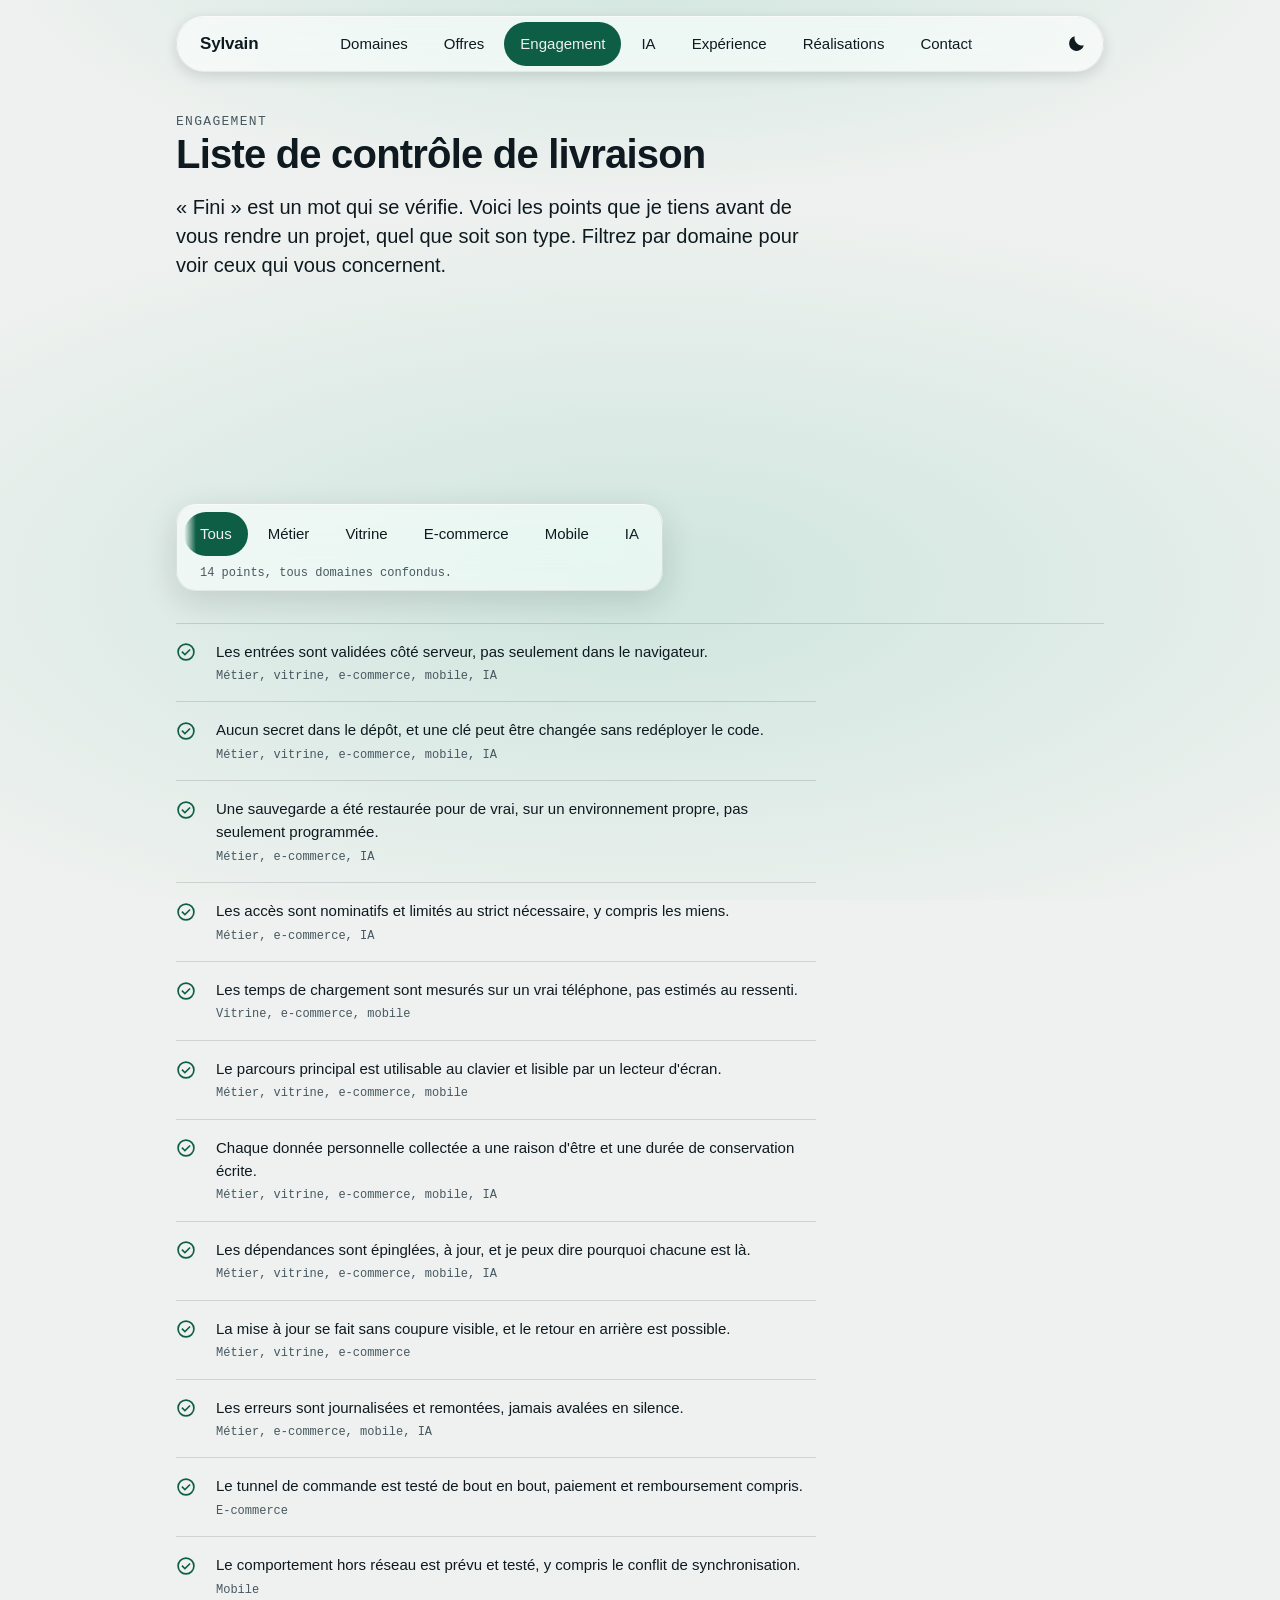
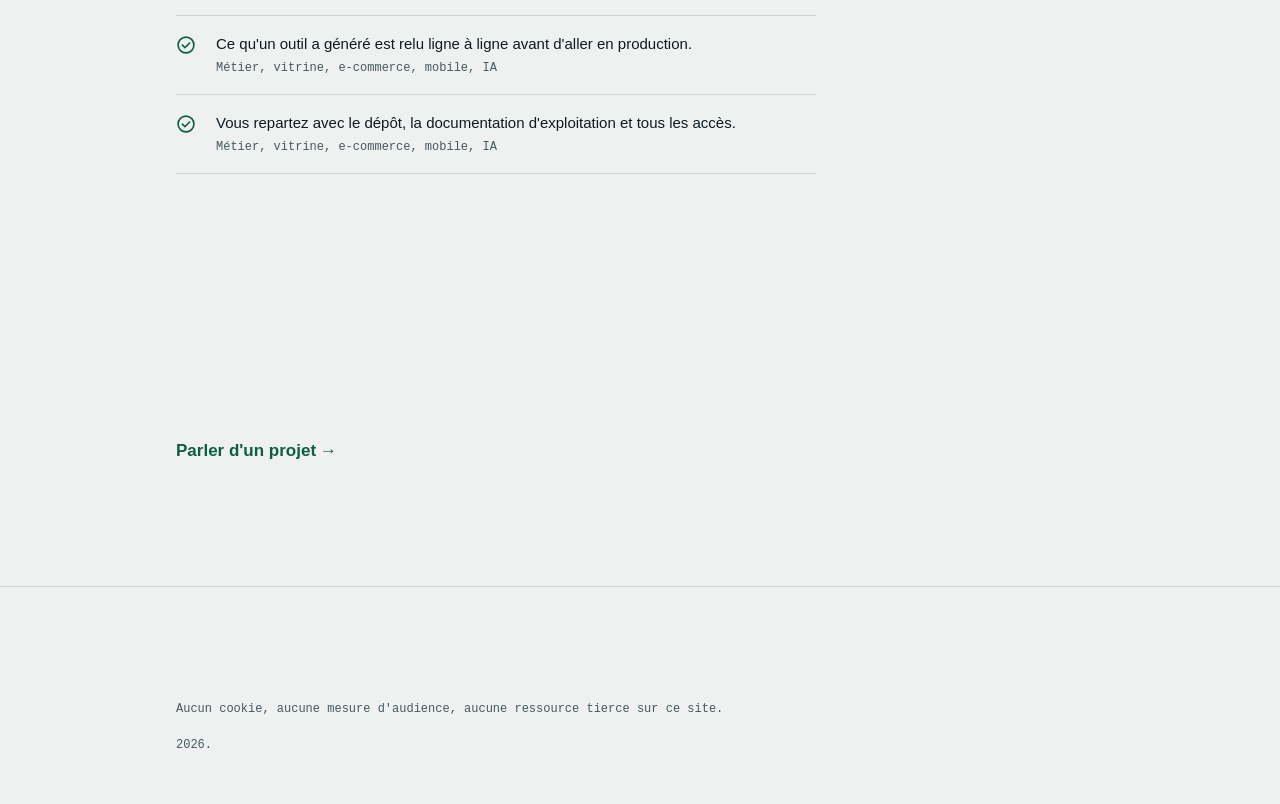
==== engagement.html @ fa23b718 "feat: add initial website structure with index and realizations pages, including service worker for " ====
<!DOCTYPE html>
<html lang="fr">
<head>
<meta charset="utf-8">
<meta name="viewport" content="width=device-width, initial-scale=1, viewport-fit=cover">
<title>Engagement, Sylvain, développement web sur mesure</title>
<meta name="description" content="Liste de contrôle de livraison : les 14 points que je tiens avant de vous rendre un projet, tous domaines confondus.">
<meta name="theme-color" content="#EEF1EF" id="couleur-theme">
<meta property="og:type" content="website">
<meta property="og:title" content="Engagement, Sylvain, développement web sur mesure">
<meta property="og:description" content="Les 14 points de la liste de contrôle de livraison, filtrables par domaine.">
<link rel="icon" href="data:image/svg+xml,%3Csvg xmlns='http://www.w3.org/2000/svg' viewBox='0 0 32 32'%3E%3Crect width='32' height='32' rx='8' fill='%230E5E45'/%3E%3Cpath d='M8 16.5 L13.5 22 L24 10' fill='none' stroke='%23EEF1EF' stroke-width='3' stroke-linecap='round' stroke-linejoin='round'/%3E%3C/svg%3E">
<link rel="stylesheet" href="css/styles.css?v=11">
<script>
/* Pose le thème choisi avant le premier rendu, sinon éclair de couleur au rechargement */
(function () {
  try {
    if (localStorage.getItem('portfolio-theme') === 'sombre') {
      document.documentElement.dataset.theme = 'sombre';
    }
  } catch (e) {}
})();
</script>
</head>
<body>

<a class="saut-contenu" href="#contenu">Aller au contenu</a>

<!-- Nav dupliquée depuis index.html : si tu la modifies ici, répercuter là-bas. -->
<div class="barre">
  <nav class="capsule verre" id="capsule" aria-label="Navigation principale">
    <a class="capsule__nom" href="index.html">Sylvain</a>
    <ul class="capsule__liens">
      <li><a href="index.html#domaines">Domaines</a></li>
      <li><a href="index.html#offres">Offres</a></li>
      <li><a href="engagement.html" aria-current="page">Engagement</a></li>
      <li><a href="index.html#ia">IA</a></li>
      <li><a href="index.html#experience">Expérience</a></li>
      <li><a href="realisations.html">Réalisations</a></li>
      <li><a href="index.html#contact">Contact</a></li>
    </ul>
    <button class="bascule" type="button" id="bascule-theme" aria-pressed="false">
      <span class="bascule__icone" aria-hidden="true"></span>
      <span class="sr-only" id="bascule-libelle">Passer en thème sombre</span>
    </button>
  </nav>
</div>

<header class="section" id="engagement-page" aria-labelledby="titre-engagement">
  <div class="enveloppe">
    <p class="surtitre">Engagement</p>
    <h1 class="titre-section" id="titre-engagement">Liste de contrôle de livraison</h1>
    <p class="these">
      « Fini » est un mot qui se vérifie. Voici les points que je tiens avant de vous rendre un
      projet, quel que soit son type. Filtrez par domaine pour voir ceux qui vous concernent.
    </p>
  </div>
</header>

<main id="contenu">

  <section class="section" aria-label="Points de contrôle">
    <div class="enveloppe">

      <div class="filtre" id="filtre">
        <div class="filtre__capsule verre">
          <div class="filtre__segments" role="group" aria-label="Filtrer par domaine">
            <button type="button" class="segment" data-domaine="tous" aria-pressed="true" aria-controls="controles">Tous</button>
            <button type="button" class="segment" data-domaine="metier" aria-pressed="false" aria-controls="controles">Métier</button>
            <button type="button" class="segment" data-domaine="vitrine" aria-pressed="false" aria-controls="controles">Vitrine</button>
            <button type="button" class="segment" data-domaine="ecommerce" aria-pressed="false" aria-controls="controles">E-commerce</button>
            <button type="button" class="segment" data-domaine="mobile" aria-pressed="false" aria-controls="controles">Mobile</button>
            <button type="button" class="segment" data-domaine="ia" aria-pressed="false" aria-controls="controles">IA</button>
          </div>
          <p class="filtre__decompte" id="decompte" role="status">14 points, tous domaines confondus.</p>
        </div>
      </div>

      <ul class="controles" id="controles">
        <li class="point" data-domaines="metier vitrine ecommerce mobile ia">
          <p class="point__texte">Les entrées sont validées côté serveur, pas seulement dans le navigateur.</p>
          <p class="point__domaines">Métier, vitrine, e-commerce, mobile, IA</p>
        </li>
        <li class="point" data-domaines="metier vitrine ecommerce mobile ia">
          <p class="point__texte">Aucun secret dans le dépôt, et une clé peut être changée sans redéployer le code.</p>
          <p class="point__domaines">Métier, vitrine, e-commerce, mobile, IA</p>
        </li>
        <li class="point" data-domaines="metier ecommerce ia">
          <p class="point__texte">Une sauvegarde a été restaurée pour de vrai, sur un environnement propre, pas seulement programmée.</p>
          <p class="point__domaines">Métier, e-commerce, IA</p>
        </li>
        <li class="point" data-domaines="metier ecommerce ia">
          <p class="point__texte">Les accès sont nominatifs et limités au strict nécessaire, y compris les miens.</p>
          <p class="point__domaines">Métier, e-commerce, IA</p>
        </li>
        <li class="point" data-domaines="vitrine ecommerce mobile">
          <p class="point__texte">Les temps de chargement sont mesurés sur un vrai téléphone, pas estimés au ressenti.</p>
          <p class="point__domaines">Vitrine, e-commerce, mobile</p>
        </li>
        <li class="point" data-domaines="metier vitrine ecommerce mobile">
          <p class="point__texte">Le parcours principal est utilisable au clavier et lisible par un lecteur d'écran.</p>
          <p class="point__domaines">Métier, vitrine, e-commerce, mobile</p>
        </li>
        <li class="point" data-domaines="metier vitrine ecommerce mobile ia">
          <p class="point__texte">Chaque donnée personnelle collectée a une raison d'être et une durée de conservation écrite.</p>
          <p class="point__domaines">Métier, vitrine, e-commerce, mobile, IA</p>
        </li>
        <li class="point" data-domaines="metier vitrine ecommerce mobile ia">
          <p class="point__texte">Les dépendances sont épinglées, à jour, et je peux dire pourquoi chacune est là.</p>
          <p class="point__domaines">Métier, vitrine, e-commerce, mobile, IA</p>
        </li>
        <li class="point" data-domaines="metier vitrine ecommerce">
          <p class="point__texte">La mise à jour se fait sans coupure visible, et le retour en arrière est possible.</p>
          <p class="point__domaines">Métier, vitrine, e-commerce</p>
        </li>
        <li class="point" data-domaines="metier ecommerce mobile ia">
          <p class="point__texte">Les erreurs sont journalisées et remontées, jamais avalées en silence.</p>
          <p class="point__domaines">Métier, e-commerce, mobile, IA</p>
        </li>
        <li class="point" data-domaines="ecommerce">
          <p class="point__texte">Le tunnel de commande est testé de bout en bout, paiement et remboursement compris.</p>
          <p class="point__domaines">E-commerce</p>
        </li>
        <li class="point" data-domaines="mobile">
          <p class="point__texte">Le comportement hors réseau est prévu et testé, y compris le conflit de synchronisation.</p>
          <p class="point__domaines">Mobile</p>
        </li>
        <li class="point" data-domaines="metier vitrine ecommerce mobile ia">
          <p class="point__texte">Ce qu'un outil a généré est relu ligne à ligne avant d'aller en production.</p>
          <p class="point__domaines">Métier, vitrine, e-commerce, mobile, IA</p>
        </li>
        <li class="point" data-domaines="metier vitrine ecommerce mobile ia">
          <p class="point__texte">Vous repartez avec le dépôt, la documentation d'exploitation et tous les accès.</p>
          <p class="point__domaines">Métier, vitrine, e-commerce, mobile, IA</p>
        </li>
      </ul>
    </div>
  </section>

  <section class="section" aria-label="Prise de contact">
    <div class="enveloppe">
      <p class="suite">
        <a class="lien-suite" href="index.html#contact">Parler d'un projet</a>
      </p>
    </div>
  </section>

</main>

<footer class="section pied">
  <div class="enveloppe">
    <p>Aucun cookie, aucune mesure d'audience, aucune ressource tierce sur ce site.</p>
    <p class="pied__annee" id="pied-annee"></p>
  </div>
</footer>

<button class="retour verre" type="button" id="retour" hidden>
  <span class="retour__fleche" aria-hidden="true"></span>
  <span class="sr-only">Revenir en haut de la page</span>
</button>

<script src="js/app.js?v=7"></script>
</body>
</html>
---- css/styles.css ----
/* ==========================================================================
   Portfolio, feuille de style unique
   1. Tokens et thèmes
   2. Base
   3. Alignement : colonne, mesure, grille
   4. Nappes de lumière
   5. Matériau : le verre
   6. Typographie
   7. Barre de navigation et bascule de thème
   8. Domaines
   9. Liste de contrôle (signature)
   10. Vigilances et encart
   11. Chaîne, fiches, contact, pied
   12. Accessibilité du matériau
   13. Impression
   ========================================================================== */

/* 1. Tokens et thèmes ------------------------------------------------------ */

:root {
  color-scheme: light;

  /* Couleur, thème clair, appliqué par défaut à tout le monde */
  --canevas: #eef1ef;
  --surface: #f7f9f7;
  --texte: #0e1a20;
  --texte-second: #47585f;
  --controle: #0e5e45;
  --vigilance: #7a4707;
  --filet: rgba(14, 26, 32, 0.14);
  --filet-fort: rgba(14, 26, 32, 0.28);

  --nappe-ambiante: rgba(18, 161, 119, 0.14);
  --nappe-controle: rgba(18, 161, 119, 0.22);
  --nappe-vigilance: rgba(224, 138, 42, 0.2);

  --verre-teinte: rgba(255, 255, 255, 0.58);
  --verre-teinte-dense: rgba(255, 255, 255, 0.84);
  --verre-flou: blur(24px) saturate(180%);
  --verre-arete-haute: rgba(255, 255, 255, 0.85);
  --verre-arete-basse: rgba(255, 255, 255, 0.28);
  --verre-anneau: rgba(14, 26, 32, 0.1);
  --verre-ombre: rgba(11, 20, 24, 0.14);
  --verre-reflet: rgba(255, 255, 255, 0.55);

  /* Typographie : SF Pro sur les appareils Apple, équivalent système ailleurs */
  --police-texte: -apple-system, BlinkMacSystemFont, "SF Pro Text", "Segoe UI Variable Text",
    "Segoe UI", Roboto, "Helvetica Neue", Arial, sans-serif;
  --police-mesure: ui-monospace, "SF Mono", "Cascadia Mono", "Segoe UI Mono", Menlo, Consolas, monospace;

  /* Échelle typographique, 7 crans */
  --t-0: 0.75rem;
  --t-1: 0.8125rem;
  --t-2: 0.9375rem;
  --t-3: 1.0625rem;
  --t-4: 1.25rem;
  --t-5: clamp(1.75rem, 1.2rem + 2.4vw, 2.5rem);
  --t-6: clamp(2.6rem, 1.6rem + 5vw, 4.5rem);

  /* Espacement, base 8 */
  --e-0: 0.25rem;
  --e-1: 0.5rem;
  --e-2: 1rem;
  --e-3: 1.5rem;
  --e-4: 2rem;
  --e-5: 3rem;
  --rythme: clamp(4rem, 9vw, 7rem);
  --gap-bloc: var(--e-3);
  --rail-icone: 1.5rem;

  /* Alignement : un axe à gauche, deux repères à droite, pas un de plus */
  --colonne: 58rem;   /* repère R, bord de colonne */
  --mesure: 40rem;    /* repère P, fin du texte courant, en rem et jamais en ch */
  --gouttiere: var(--e-4);

  /* Rayons concentriques */
  --r-pilule: 999px;
  --r-panneau: 20px;
  --r-interne: 12px;
  --r-petit: 8px;

  /* Mouvement */
  --duree-courte: 180ms;
  --duree-capsule: 260ms;
  --courbe: cubic-bezier(0.32, 0.72, 0, 1);

  /* Hauteur de la capsule de barre (contenu) et plancher net utilisé partout
     (offset haut de la barre + hauteur + air en dessous). Un seul curseur
     pour la position sticky du filtre et le scroll-padding des ancres. */
  --hauteur-barre: 3.5rem;
  --barre-offset: var(--e-2);
  --barre-plancher: calc(var(--barre-offset) + var(--hauteur-barre) + var(--e-2));

  --icone-lune: url("data:image/svg+xml,%3Csvg xmlns='http://www.w3.org/2000/svg' viewBox='0 0 24 24'%3E%3Cpath d='M21.4 13.6A9.3 9.3 0 0 1 10.4 2.6a9 9 0 1 0 11 11Z'/%3E%3C/svg%3E");
  --icone-soleil: url("data:image/svg+xml,%3Csvg xmlns='http://www.w3.org/2000/svg' viewBox='0 0 24 24' fill='none' stroke='black' stroke-width='2' stroke-linecap='round'%3E%3Ccircle cx='12' cy='12' r='4.2'/%3E%3Cpath d='M12 1.8v2.4M12 19.8v2.4M2 12h2.4M19.6 12H22M4.9 4.9l1.7 1.7M17.4 17.4l1.7 1.7M4.9 19.1l1.7-1.7M17.4 6.6l1.7-1.7'/%3E%3C/svg%3E");

  --marque-cochee: url("data:image/svg+xml,%3Csvg xmlns='http://www.w3.org/2000/svg' viewBox='0 0 24 24'%3E%3Cpath d='M12 1.5A10.5 10.5 0 1 0 22.5 12 10.51 10.51 0 0 0 12 1.5Zm0 19A8.5 8.5 0 1 1 20.5 12 8.51 8.51 0 0 1 12 20.5Zm4.2-12.2-5.5 5.5-2.9-2.9-1.4 1.4 4.3 4.3 6.9-6.9Z'/%3E%3C/svg%3E");
  --marque-hors: url("data:image/svg+xml,%3Csvg xmlns='http://www.w3.org/2000/svg' viewBox='0 0 24 24'%3E%3Cpath d='M12 1.5A10.5 10.5 0 1 0 22.5 12 10.51 10.51 0 0 0 12 1.5Zm0 19A8.5 8.5 0 1 1 20.5 12 8.51 8.51 0 0 1 12 20.5Z'/%3E%3C/svg%3E");
  --marque-alerte: url("data:image/svg+xml,%3Csvg xmlns='http://www.w3.org/2000/svg' viewBox='0 0 24 24'%3E%3Cpath d='M12 2 1.5 21h21L12 2Zm0 4.2 7 12.8H5l7-12.8ZM11 10v5h2v-5h-2Zm0 6v2h2v-2h-2Z'/%3E%3C/svg%3E");
}

/* Thème sombre : uniquement sur choix explicite du visiteur */
:root[data-theme="sombre"] {
  color-scheme: dark;

  --canevas: #0b1418;
  --surface: #131e24;
  --texte: #f2f5f3;
  --texte-second: #b9c4c9;
  --controle: #5fcba4;
  --vigilance: #d99733;
  --filet: rgba(242, 245, 243, 0.16);
  --filet-fort: rgba(242, 245, 243, 0.32);

  --nappe-ambiante: rgba(18, 161, 119, 0.2);
  --nappe-controle: rgba(18, 161, 119, 0.26);
  --nappe-vigilance: rgba(201, 118, 31, 0.22);

  --verre-teinte: rgba(22, 34, 40, 0.58);
  --verre-teinte-dense: rgba(19, 30, 36, 0.86);
  --verre-arete-haute: rgba(255, 255, 255, 0.24);
  --verre-arete-basse: rgba(255, 255, 255, 0.06);
  --verre-anneau: rgba(255, 255, 255, 0.12);
  --verre-ombre: rgba(0, 0, 0, 0.5);
  --verre-reflet: rgba(255, 255, 255, 0.16);
}

/* 2. Base ------------------------------------------------------------------ */

*,
*::before,
*::after { box-sizing: border-box; }

html {
  -webkit-text-size-adjust: 100%;
  scroll-behavior: smooth;
  scroll-padding-block-start: var(--barre-plancher);
}

body {
  margin: 0;
  background-color: var(--canevas);
  /* Deux washes concentriques : un en haut de page, un plus doux et plus bas,
     pour que les sections "plates" reçoivent aussi un peu de matière. */
  background-image:
    radial-gradient(72% 40% at 50% -6%, var(--nappe-ambiante), transparent 70%),
    radial-gradient(90% 55% at 50% 65%, var(--nappe-ambiante), transparent 78%);
  background-repeat: no-repeat;
  background-attachment: fixed;
  color: var(--texte);
  font-family: var(--police-texte);
  font-size: var(--t-3);
  line-height: 1.55;
  overflow-wrap: break-word;
  -webkit-font-smoothing: antialiased;
}

:where(h1, h2, h3, p, ul, ol, dl, figure) { margin: 0; }
:where(ul, ol) { padding: 0; list-style: none; }

.sr-only {
  position: absolute;
  width: 1px;
  height: 1px;
  padding: 0;
  overflow: hidden;
  clip-path: inset(50%);
  white-space: nowrap;
}

.saut-contenu {
  position: fixed;
  inset-block-start: var(--e-2);
  inset-inline-start: var(--e-2);
  z-index: 200;
  display: inline-flex;
  align-items: center;
  min-height: 44px;
  padding: var(--e-1) var(--e-2);
  border-radius: var(--r-petit);
  background: var(--texte);
  color: var(--canevas);
  font-size: var(--t-2);
  font-weight: 600;
  text-decoration: none;
  transform: translateY(-300%);
}

.saut-contenu:focus { transform: translateY(0); }

:focus-visible {
  outline: 2px solid var(--controle);
  outline-offset: 2px;
  border-radius: var(--r-petit);
}

/* 3. Alignement : colonne, mesure, grille ---------------------------------- */

.enveloppe {
  width: min(100% - 2 * var(--e-3), var(--colonne));
  margin-inline: auto;
}

/* Tout le texte courant s'arrête sur le repère P, quel que soit son corps */
.section p,
.encart p,
.fiche__resume { max-width: var(--mesure); }

.section {
  position: relative;
  isolation: isolate;
  padding-block: var(--rythme);
}

/* 4. Nappes de lumière ------------------------------------------------------ */

/* Le fond est uniformisé au niveau du body (radiales fixes) ; aucune
   nappe locale ne vient teinter une section, pour un défilement calme. */

/* 5. Matériau : le verre ---------------------------------------------------- */

.verre {
  position: relative;
  background: var(--verre-teinte);
  -webkit-backdrop-filter: var(--verre-flou);
  backdrop-filter: var(--verre-flou);
  box-shadow:
    inset 0 1px 0 var(--verre-arete-haute),
    inset 0 -1px 0 var(--verre-arete-basse),
    inset 0 0 0 1px var(--verre-anneau),
    0 10px 34px var(--verre-ombre);
}

/* La barre est en haut, très près du filtre sticky en dessous : on serre
   son halo pour qu'il ne morde pas sur la capsule du filtre. */
.barre .verre {
  box-shadow:
    inset 0 1px 0 var(--verre-arete-haute),
    inset 0 -1px 0 var(--verre-arete-basse),
    inset 0 0 0 1px var(--verre-anneau),
    0 4px 14px var(--verre-ombre);
}

/* Anneau de focus visible sur les capsules verre elles-mêmes : l'outline
   par défaut est peu lisible sur un fond translucide. Les éléments
   focusables INTERNES au verre (segments, liens) gardent leur outline. */
.verre:focus-visible {
  outline: none;
  box-shadow:
    inset 0 1px 0 var(--verre-arete-haute),
    inset 0 -1px 0 var(--verre-arete-basse),
    inset 0 0 0 1px var(--verre-anneau),
    0 4px 14px var(--verre-ombre),
    0 0 0 2px var(--controle);
}

/* Reflet spéculaire piloté au pointeur */
.verre::after {
  content: "";
  position: absolute;
  inset: 0;
  z-index: 0;
  border-radius: inherit;
  pointer-events: none;
  opacity: 0;
  transition: opacity var(--duree-courte) var(--courbe);
  background: radial-gradient(
    18rem 10rem at var(--sx, 50%) var(--sy, 0%),
    var(--verre-reflet),
    transparent 68%
  );
}

.verre:hover::after,
.verre:focus-within::after { opacity: 1; }

.verre > * { position: relative; z-index: 1; }

/* 6. Typographie ------------------------------------------------------------ */

.accueil {
  padding-block-start: calc(var(--rythme) + var(--hauteur-barre));
}

.surtitre {
  font-family: var(--police-mesure);
  font-size: var(--t-1);
  letter-spacing: 0.1em;
  text-transform: uppercase;
  color: var(--texte-second);
}

.titre-accueil {
  font-size: var(--t-6);
  font-weight: 600;
  line-height: 1.02;
  letter-spacing: -0.03em;
  margin-block: var(--e-2) var(--e-3);
}

.titre-section {
  font-size: var(--t-5);
  font-weight: 600;
  line-height: 1.12;
  letter-spacing: -0.02em;
  margin-block-end: var(--e-2);
}

.these {
  font-size: var(--t-4);
  line-height: 1.45;
}

.these--secondaire { margin-block-end: var(--e-2); }

.chapo {
  color: var(--texte-second);
  margin-block-end: var(--e-4);
}

.accueil__appui {
  margin-block-start: var(--gap-bloc);
  color: var(--texte-second);
  font-size: var(--t-2);
}

.hero-cta {
  display: flex;
  flex-wrap: wrap;
  align-items: center;
  gap: var(--e-2) var(--e-3);
  margin-block-start: var(--e-4);
}

.hero-cta .bouton {
  display: inline-flex;
  align-items: center;
  text-decoration: none;
}

/* Écart entre paragraphes courants d'une section, sans écraser les
   marges fines des composants imbriqués (.point__domaines, .fiche__resume). */
.section > .enveloppe > p + p { margin-block-start: var(--e-2); }

strong { font-weight: 600; }

a { color: var(--texte); text-decoration-color: var(--controle); text-underline-offset: 0.2em; }
a:hover { color: var(--controle); }

.a-completer {
  font-family: var(--police-mesure);
  font-size: 0.7em;
  color: var(--vigilance);
  border-block-end: 1px dashed currentColor;
  white-space: nowrap;
}

.lien-externe {
  display: inline-flex;
  align-items: center;
  min-height: 44px;
  font-weight: 500;
}

.lien-externe::after { content: " \2197"; text-decoration: none; }

/* Lien éditorial "voir la suite" : lié à un flux, pas à un CTA plein */
.suite {
  margin-block-start: var(--e-4);
  text-align: end;
}

.suite:only-child { text-align: start; }

@media (max-width: 40rem) {
  .suite { text-align: start; }
}

.lien-suite {
  display: inline-flex;
  align-items: center;
  min-height: 44px;
  color: var(--controle);
  font-weight: 600;
  text-decoration: none;
  border-block-end: 1px solid transparent;
}

.lien-suite::after {
  content: " \2192";
  margin-inline-start: var(--e-0);
  transition: transform var(--duree-courte, 180ms) var(--courbe, ease);
}

.lien-suite:hover { border-block-end-color: currentColor; }
.lien-suite:hover::after { transform: translateX(3px); }

@media (prefers-reduced-motion: reduce) {
  .lien-suite::after { transition: none; }
  .lien-suite:hover::after { transform: none; }
}

/* 7. Barre de navigation et bascule de thème -------------------------------- */

/* La barre se cale exactement sur la colonne de contenu : un seul axe dans la page */
.barre {
  position: fixed;
  inset-block-start: var(--e-2);
  inset-inline: 0;
  z-index: 100;
  pointer-events: none;
}

.capsule {
  display: flex;
  align-items: center;
  gap: var(--e-1);
  width: min(100% - 2 * var(--e-3), var(--colonne));
  margin-inline: auto;
  padding: 6px 6px 6px var(--e-3);
  border-radius: var(--r-pilule);
  pointer-events: auto;
  transition: padding var(--duree-capsule) var(--courbe);
}

.capsule__nom {
  display: inline-flex;
  align-items: center;
  min-height: 44px;
  font-weight: 600;
  letter-spacing: -0.01em;
  text-decoration: none;
  white-space: nowrap;
  overflow: hidden;
  max-width: 8rem;
  opacity: 1;
  transition:
    max-width var(--duree-capsule) var(--courbe),
    opacity var(--duree-capsule) var(--courbe),
    margin var(--duree-capsule) var(--courbe);
}

.capsule[data-compact="true"] { padding-inline-start: 6px; }

.capsule[data-compact="true"] .capsule__nom {
  max-width: 0;
  margin-inline-end: calc(-1 * var(--e-1));
  opacity: 0;
}

.capsule__liens {
  display: flex;
  align-items: center;
  gap: var(--e-0);
  min-width: 0;
  /* Les liens forment un bloc centré dans l'espace libre entre le logo
     (à gauche) et le bouton thème (à droite). Sur mobile, la règle
     ci-dessous rend le flex-grow prioritaire et neutralise ce centrage. */
  margin-inline: auto;
  overflow-x: auto;
  scrollbar-width: none;
  -ms-overflow-style: none;
  /* Fade sur les bords pour signaler le scroll horizontal quand ça déborde. */
  mask-image: linear-gradient(
    to right,
    transparent 0,
    #000 12px,
    #000 calc(100% - 20px),
    transparent 100%
  );
  -webkit-mask-image: linear-gradient(
    to right,
    transparent 0,
    #000 12px,
    #000 calc(100% - 20px),
    transparent 100%
  );
}

.capsule__liens::-webkit-scrollbar { display: none; }

.capsule__liens a {
  display: flex;
  align-items: center;
  min-height: 44px;
  padding-inline: var(--e-2);
  border-radius: var(--r-pilule);
  font-size: var(--t-2);
  font-weight: 500;
  white-space: nowrap;
  text-decoration: none;
  color: var(--texte);
  transition: background-color var(--duree-courte) var(--courbe);
}

.capsule__liens a:hover { background: var(--verre-arete-basse); color: var(--texte); }

.capsule__liens a[aria-current="true"],
.capsule__liens a[aria-current="page"] {
  background: var(--controle);
  color: var(--canevas);
}

.bascule {
  flex: 0 0 auto;
  display: grid;
  place-items: center;
  width: 44px;
  height: 44px;
  border: 0;
  border-radius: var(--r-pilule);
  background: transparent;
  cursor: pointer;
  transition: background-color var(--duree-courte) var(--courbe);
}

.bascule:hover { background: var(--verre-arete-basse); }

.bascule__icone {
  width: 20px;
  height: 20px;
  background-color: var(--texte);
  -webkit-mask: var(--icone-lune) center / contain no-repeat;
  mask: var(--icone-lune) center / contain no-repeat;
}

[data-theme="sombre"] .bascule__icone {
  -webkit-mask-image: var(--icone-soleil);
  mask-image: var(--icone-soleil);
}

@media (max-width: 40rem) {
  .capsule { padding-inline-start: var(--e-0); }
  .capsule__nom { display: none; }
  /* Sans logo, la liste remplit l'espace : on annule le centrage auto,
     sinon on ne saurait plus lire les premiers liens quand ça déborde. */
  .capsule__liens { flex: 1 1 auto; margin-inline: 0; }
  .bascule { margin-inline-start: var(--e-1); }
}

/* Très petits écrans : réduire encore la taille du titre d'accueil
   et donner de l'air aux boutons du filtre pour éviter le scroll invisible. */
@media (max-width: 24rem) {
  .titre-accueil { font-size: var(--t-5); }
  .segment { padding-inline: var(--e-1); font-size: var(--t-1); }
  .capsule__liens a { padding-inline: var(--e-1); }
  .contact-adresse { flex-direction: column; align-items: flex-start; }
  .lien-contact { font-size: var(--t-3); }
}

/* Landscape très court : réduire la marge de rythme pour ne pas
   perdre la zone de lecture sous la barre + le filtre sticky. */
@media (max-height: 30rem) and (orientation: landscape) {
  :root { --rythme: 2.5rem; }
}

/* 8. Domaines --------------------------------------------------------------- */

.domaines { border-block-start: 1px solid var(--filet); }

.domaine {
  padding-block: var(--e-4);
  border-block-end: 1px solid var(--filet);
}

.domaine__nom {
  font-size: var(--t-4);
  font-weight: 600;
  letter-spacing: -0.01em;
  margin-block-end: var(--e-3);
}

/* Deux colonnes dont la seconde tombe sur la colonne 3 de la grille à quatre */
.domaine__blocs {
  display: grid;
  grid-template-columns: repeat(2, minmax(0, 1fr));
  gap: var(--e-3) var(--gouttiere);
}

.domaine__etiquette {
  font-family: var(--police-mesure);
  font-size: var(--t-0);
  letter-spacing: 0.08em;
  text-transform: uppercase;
  color: var(--texte-second);
  margin-block-end: var(--e-0);
}

.domaine__bloc p { max-width: none; }

.domaine__bloc:first-child p:last-child { color: var(--texte-second); }

@media (max-width: 34rem) {
  .domaine__blocs { grid-template-columns: minmax(0, 1fr); }
}

/* 9. Liste de contrôle (signature) ------------------------------------------ */

.filtre {
  position: sticky;
  inset-block-start: var(--barre-plancher);
  z-index: 50;
  margin-block-end: var(--e-4);
}

/* Une seule capsule verre contient les segments et le décompte : un seul
   bloc sticky, jamais deux capsules qui se croisent sous la barre. */
.filtre__capsule {
  display: flex;
  flex-direction: column;
  gap: var(--e-1);
  width: fit-content;
  max-width: 100%;
  padding: var(--e-1);
  border-radius: var(--r-panneau);
}

.filtre__segments {
  display: flex;
  gap: var(--e-0);
  overflow-x: auto;
  scrollbar-width: none;
  /* Signaler l'affordance de scroll horizontal quand les segments débordent. */
  mask-image: linear-gradient(
    to right,
    transparent 0,
    #000 12px,
    #000 calc(100% - 20px),
    transparent 100%
  );
  -webkit-mask-image: linear-gradient(
    to right,
    transparent 0,
    #000 12px,
    #000 calc(100% - 20px),
    transparent 100%
  );
}

.filtre__segments::-webkit-scrollbar { display: none; }

.segment {
  flex: 0 0 auto;
  min-height: 44px;
  padding-inline: var(--e-2);
  border: 0;
  border-radius: var(--r-pilule);
  background: transparent;
  color: var(--texte);
  font: 500 var(--t-2) / 1 var(--police-texte);
  cursor: pointer;
  transition:
    background-color var(--duree-courte) var(--courbe),
    color var(--duree-courte) var(--courbe);
}

.segment:hover { background: var(--verre-arete-basse); }

.segment[aria-pressed="true"] {
  background: var(--controle);
  color: var(--canevas);
}

.filtre__decompte {
  margin: 0;
  padding-inline: var(--e-2);
  font-family: var(--police-mesure);
  font-size: var(--t-0);
  color: var(--texte-second);
}

.controles { border-block-start: 1px solid var(--filet); }

.point,
.vigilances li {
  display: grid;
  grid-template-columns: var(--rail-icone) minmax(0, 1fr);
  gap: 0 var(--e-2);
  max-width: var(--mesure);
  padding-block: var(--e-2);
  border-block-end: 1px solid var(--filet);
}

.point { grid-template-rows: auto auto; }

.point::before,
.vigilances li::before {
  content: "";
  grid-column: 1;
  width: 1.25rem;
  height: 1.25rem;
  margin-block-start: 0.15em;
  transition: background-color var(--duree-courte) var(--courbe);
}

.point::before {
  grid-row: 1 / span 2;
  background-color: var(--controle);
  -webkit-mask: var(--marque-cochee) center / contain no-repeat;
  mask: var(--marque-cochee) center / contain no-repeat;
}

.point__texte { grid-column: 2; font-size: var(--t-2); }

.point__domaines {
  grid-column: 2;
  margin-block-start: var(--e-0);
  font-family: var(--police-mesure);
  font-size: var(--t-0);
  color: var(--texte-second);
}

/* Hors filtre : mis en retrait, jamais masqué ni illisible */
.point[data-hors="oui"] { color: var(--texte-second); }

.point[data-hors="oui"]::before {
  background-color: var(--texte-second);
  -webkit-mask-image: var(--marque-hors);
  mask-image: var(--marque-hors);
}

/* 10. Vigilances et encart -------------------------------------------------- */

.vigilances { margin-block: var(--gap-bloc); border-block-start: 1px solid var(--filet); }

.vigilances li { font-size: var(--t-2); }

.vigilances li::before {
  background-color: var(--vigilance);
  -webkit-mask: var(--marque-alerte) center / contain no-repeat;
  mask: var(--marque-alerte) center / contain no-repeat;
}

.encart {
  max-width: var(--mesure);
  margin-block-start: var(--e-4);
  padding: var(--e-3);
  border: 1px solid var(--filet-fort);
  border-radius: var(--r-panneau);
  background: var(--surface);
}

.encart__titre {
  font-size: var(--t-4);
  font-weight: 600;
  margin-block-end: var(--e-1);
}

/* 10 bis. Piliers d'engagement (résumé sur la home) ------------------------- */

.piliers {
  display: grid;
  grid-template-columns: repeat(3, minmax(0, 1fr));
  gap: var(--gouttiere);
  margin-block-start: var(--e-2);
}

.pilier {
  padding: var(--e-3);
  border: 1px solid var(--filet);
  border-radius: var(--r-panneau);
  background: var(--surface);
}

.pilier__titre {
  font-size: var(--t-3);
  font-weight: 600;
  letter-spacing: -0.01em;
  margin-block-end: var(--e-1);
}

.pilier p {
  max-width: none;
  color: var(--texte-second);
}

@media (max-width: 34rem) {
  .piliers { grid-template-columns: minmax(0, 1fr); }
}

/* 10 ter. Offres : formats de collaboration --------------------------------- */

.offres {
  display: grid;
  grid-template-columns: repeat(3, minmax(0, 1fr));
  gap: var(--gouttiere);
  margin-block-start: var(--e-2);
}

.offre {
  display: flex;
  flex-direction: column;
  gap: var(--e-2);
  padding: var(--e-4);
  border: 1px solid var(--filet);
  border-radius: var(--r-panneau);
  background: var(--surface);
}

.offre__public {
  font-family: var(--police-mesure);
  font-size: var(--t-0);
  letter-spacing: 0.08em;
  text-transform: uppercase;
  color: var(--texte-second);
}

.offre__titre {
  font-size: var(--t-4);
  font-weight: 600;
  letter-spacing: -0.01em;
}

.offre__resume {
  max-width: none;
  color: var(--texte-second);
}

.offre__livre {
  margin-block-start: auto;
  padding-block-start: var(--e-2);
  border-block-start: 1px solid var(--filet);
  font-size: var(--t-2);
}

.offre__livre-etiquette {
  font-family: var(--police-mesure);
  font-size: var(--t-0);
  letter-spacing: 0.08em;
  text-transform: uppercase;
  color: var(--texte-second);
  margin-block-end: var(--e-0);
}

.offre .bouton {
  align-self: flex-start;
  display: inline-flex;
  align-items: center;
  text-decoration: none;
}

@media (max-width: 56rem) {
  .offres { grid-template-columns: repeat(2, minmax(0, 1fr)); }
}

@media (max-width: 34rem) {
  .offres { grid-template-columns: minmax(0, 1fr); }
}

/* 11. Chaîne, fiches, contact, pied ----------------------------------------- */

.chaine {
  display: flex;
  flex-wrap: wrap;
  align-items: center;
  gap: var(--e-1);
  margin-block: var(--gap-bloc);
}

.chaine li {
  padding: var(--e-0) var(--e-2);
  border: 1px solid var(--filet);
  border-radius: var(--r-pilule);
  background: var(--surface);
  font-family: var(--police-mesure);
  font-size: var(--t-1);
}

.chaine li:not(:last-child)::after {
  content: " \2192";
  margin-inline-start: var(--e-1);
  color: var(--texte-second);
}

.fiche {
  padding-block: var(--e-4);
  border-block-end: 1px solid var(--filet);
}

.fiche:last-of-type { border-block-end: 0; }

.fiche__titre {
  font-size: var(--t-4);
  font-weight: 600;
  letter-spacing: -0.01em;
}

.fiche__resume { margin-block-start: var(--e-1); color: var(--texte-second); }

.fiche__releve {
  display: grid;
  grid-template-columns: repeat(4, minmax(0, 1fr));
  gap: var(--e-1) var(--gouttiere);
  margin-block: var(--gap-bloc);
  padding-block: var(--e-2);
  border-block: 1px solid var(--filet);
  font-family: var(--police-mesure);
  font-size: var(--t-0);
  line-height: 1.5;
}

.fiche__releve--experience { margin-block-start: var(--e-4); }

.fiche__releve dt {
  color: var(--texte-second);
  text-transform: uppercase;
  letter-spacing: 0.08em;
}

.fiche__releve dd { margin: 0; }

@media (max-width: 56rem) {
  .fiche__releve { grid-template-columns: repeat(2, minmax(0, 1fr)); }
}

@media (max-width: 34rem) {
  .fiche__releve { grid-template-columns: minmax(0, 1fr); }
}

.fiche__statut {
  font-family: var(--police-mesure);
  font-size: var(--t-0);
  letter-spacing: 0.08em;
  text-transform: uppercase;
  color: var(--vigilance);
  margin-block-end: var(--e-1);
}

.fiche--brouillon {
  padding-inline-start: var(--e-2);
  border-inline-start: 2px dashed var(--vigilance);
}

.fiche--brouillon .fiche__titre,
.fiche--brouillon .fiche__resume,
.fiche--brouillon .fiche__releve dd { color: var(--texte-second); }

.carte-contact {
  padding: var(--e-4);
  border-radius: var(--r-panneau);
  background: var(--verre-teinte-dense);
}

.carte-contact p { color: var(--texte); }

.contact-adresse {
  display: flex;
  flex-wrap: wrap;
  align-items: center;
  gap: var(--e-2);
  margin-block-start: var(--e-3);
}

.lien-contact {
  display: inline-flex;
  align-items: center;
  min-height: 44px;
  font-family: var(--police-mesure);
  font-size: var(--t-4);
}

.bouton {
  min-height: 44px;
  padding-inline: var(--e-3);
  border: 0;
  border-radius: var(--r-pilule);
  background: var(--controle);
  color: var(--canevas);
  font: 600 var(--t-2) / 1 var(--police-texte);
  cursor: pointer;
  transition: filter var(--duree-courte) var(--courbe);
}

.bouton:hover { filter: brightness(1.12); }

.bouton[disabled] { opacity: 0.6; cursor: not-allowed; }

/* Variante secondaire : contour discret, pour un CTA de second rang à côté
   d'un bouton plein (par ex. « Copier l'adresse » vs. « Écrire un mail »). */
.bouton--secondaire {
  background: transparent;
  color: var(--texte);
  box-shadow: inset 0 0 0 1px var(--filet-fort);
}

.bouton--secondaire:hover {
  filter: none;
  background: var(--verre-arete-basse);
}

.statut-copie {
  min-height: 1.5em;
  margin-block-start: var(--e-1);
  font-family: var(--police-mesure);
  font-size: var(--t-0);
  color: var(--controle);
}

.pied {
  padding-block-end: var(--e-5);
  border-block-start: 1px solid var(--filet);
  font-family: var(--police-mesure);
  font-size: var(--t-0);
  line-height: 1.7;
  color: var(--texte-second);
}

.retour {
  position: fixed;
  inset-block-end: var(--e-3);
  inset-inline-end: var(--e-3);
  z-index: 90;
  display: grid;
  place-items: center;
  width: 48px;
  height: 48px;
  border: 0;
  border-radius: var(--r-pilule);
  cursor: pointer;
}

.retour[hidden] { display: none; }

.retour__fleche {
  width: 10px;
  height: 10px;
  border-inline-start: 2px solid var(--texte);
  border-block-start: 2px solid var(--texte);
  transform: translateY(2px) rotate(45deg);
}

/* 12. Accessibilité du matériau --------------------------------------------- */

@media (prefers-reduced-transparency: reduce) {
  .verre {
    background: var(--surface);
    -webkit-backdrop-filter: none;
    backdrop-filter: none;
  }
  .verre::after { display: none; }
}

@media (prefers-contrast: more) {
  .verre {
    background: var(--surface);
    -webkit-backdrop-filter: none;
    backdrop-filter: none;
    box-shadow: inset 0 0 0 2px var(--filet-fort);
  }
  .verre::after { display: none; }
  .point, .vigilances li, .domaine, .fiche { border-block-end-color: var(--filet-fort); }
}

@supports not ((backdrop-filter: blur(1px)) or (-webkit-backdrop-filter: blur(1px))) {
  .verre { background: var(--surface); }
  .verre::after { display: none; }
}

@media (prefers-reduced-motion: reduce) {
  html { scroll-behavior: auto; }
  *,
  *::before,
  *::after {
    animation-duration: 1ms !important;
    animation-iteration-count: 1 !important;
    transition-duration: 1ms !important;
  }
  .verre::after { display: none; }
}

/* 13. Impression ------------------------------------------------------------ */

@media print {
  body { background: #fff; color: #000; font-size: 11pt; }
  .barre, .retour, .filtre, .saut-contenu { display: none; }
  .section { padding-block-start: 1.5rem; }
  .carte-contact { background: none; box-shadow: none; border: 1px solid #999; }
  .lien-externe::after { content: " (" attr(href) ")"; font-size: 9pt; }
}
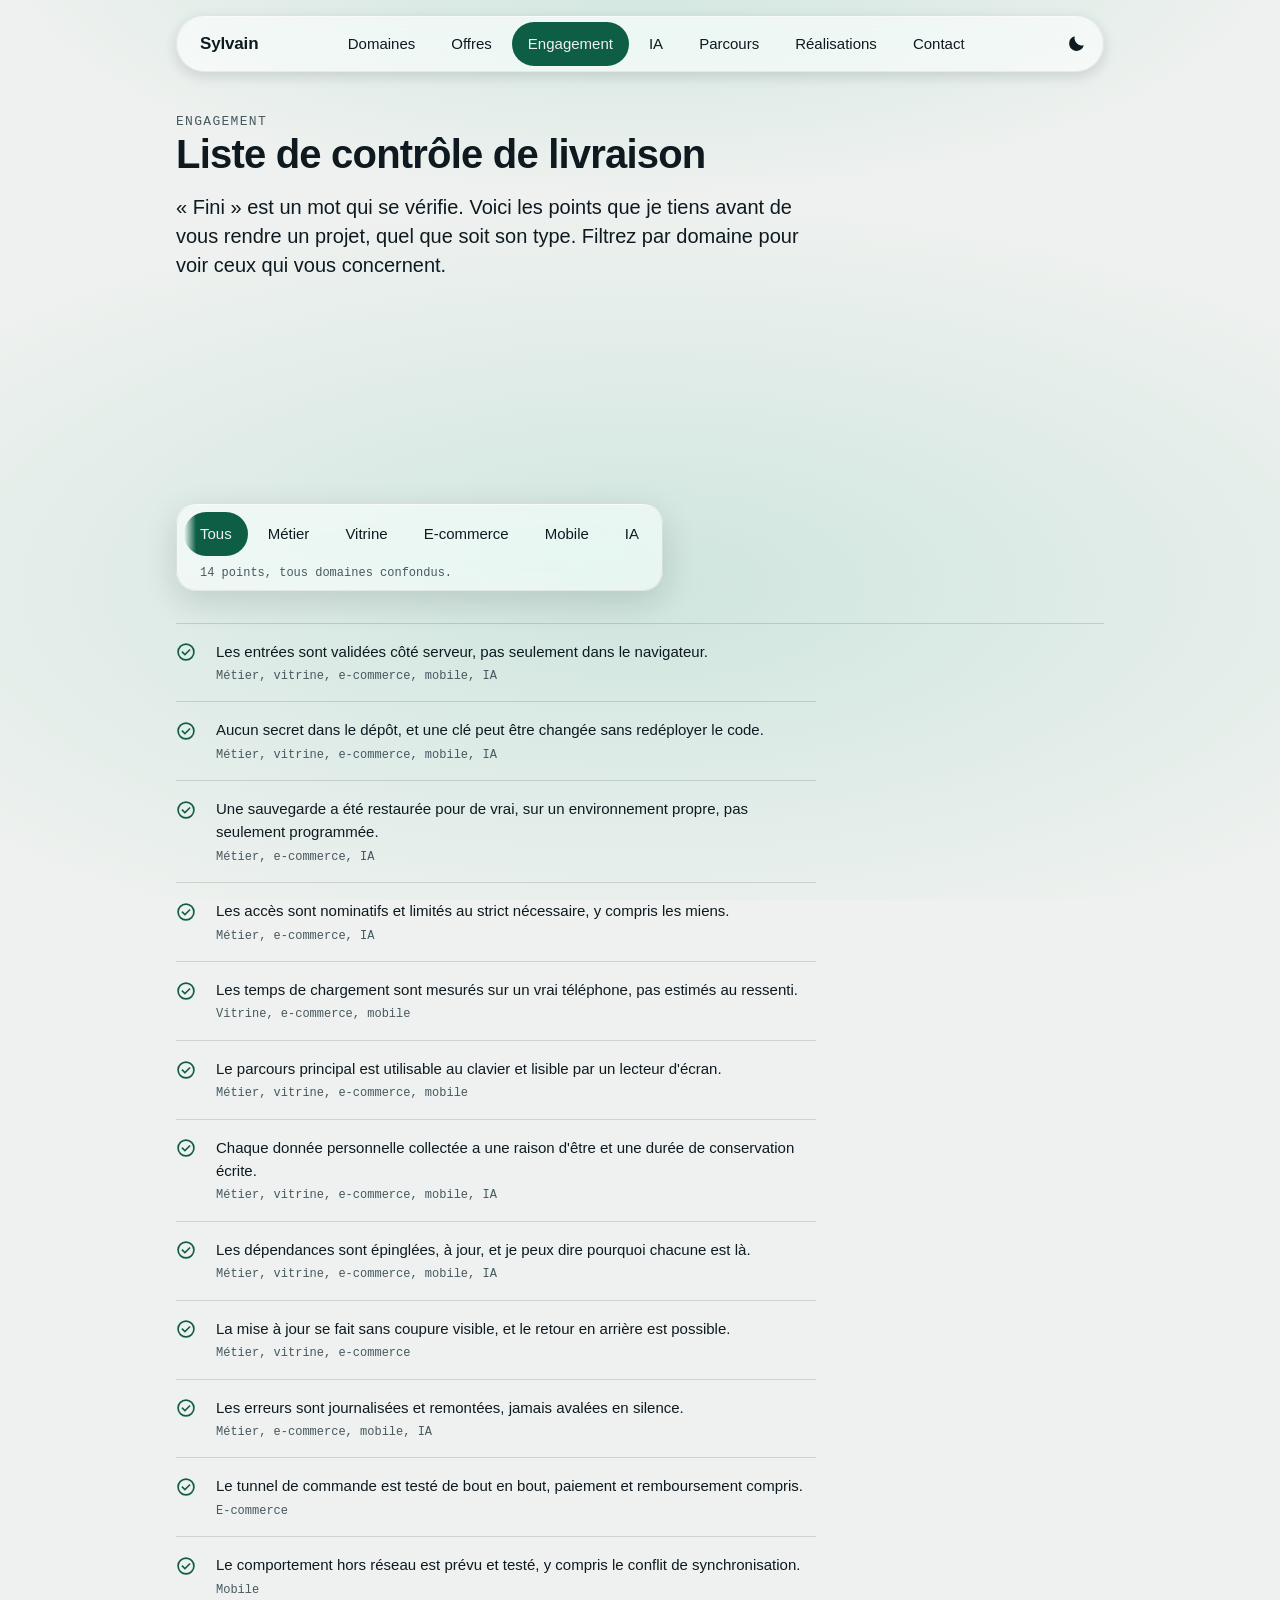
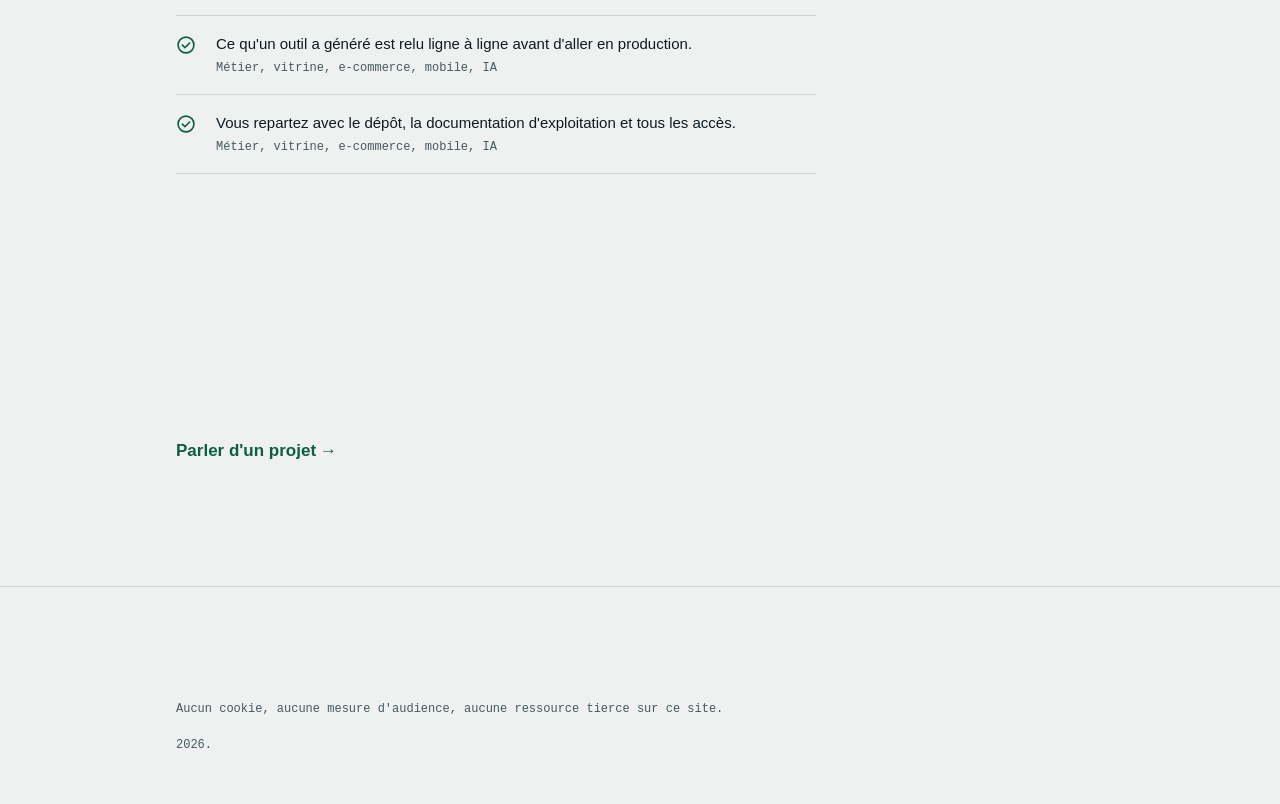
==== commit 9031c642: "feat: ajouter le parcours professionnel et scolaire La section "Appui d'expérience" portait ce nom s" ====
--- a/engagement.html
+++ b/engagement.html
@@ -3,14 +3,14 @@
 <head>
 <meta charset="utf-8">
 <meta name="viewport" content="width=device-width, initial-scale=1, viewport-fit=cover">
-<title>Engagement, Sylvain, développement web sur mesure</title>
+<title>Engagement, Sylvain Nawrot, développement web sur mesure</title>
 <meta name="description" content="Liste de contrôle de livraison : les 14 points que je tiens avant de vous rendre un projet, tous domaines confondus.">
 <meta name="theme-color" content="#EEF1EF" id="couleur-theme">
 <meta property="og:type" content="website">
-<meta property="og:title" content="Engagement, Sylvain, développement web sur mesure">
+<meta property="og:title" content="Engagement, Sylvain Nawrot, développement web sur mesure">
 <meta property="og:description" content="Les 14 points de la liste de contrôle de livraison, filtrables par domaine.">
 <link rel="icon" href="data:image/svg+xml,%3Csvg xmlns='http://www.w3.org/2000/svg' viewBox='0 0 32 32'%3E%3Crect width='32' height='32' rx='8' fill='%230E5E45'/%3E%3Cpath d='M8 16.5 L13.5 22 L24 10' fill='none' stroke='%23EEF1EF' stroke-width='3' stroke-linecap='round' stroke-linejoin='round'/%3E%3C/svg%3E">
-<link rel="stylesheet" href="css/styles.css?v=11">
+<link rel="stylesheet" href="css/styles.css?v=13">
 <script>
 /* Pose le thème choisi avant le premier rendu, sinon éclair de couleur au rechargement */
 (function () {
@@ -35,7 +35,7 @@
       <li><a href="index.html#offres">Offres</a></li>
       <li><a href="engagement.html" aria-current="page">Engagement</a></li>
       <li><a href="index.html#ia">IA</a></li>
-      <li><a href="index.html#experience">Expérience</a></li>
+      <li><a href="index.html#parcours">Parcours</a></li>
       <li><a href="realisations.html">Réalisations</a></li>
       <li><a href="index.html#contact">Contact</a></li>
     </ul>
@@ -159,6 +159,6 @@
   <span class="sr-only">Revenir en haut de la page</span>
 </button>
 
-<script src="js/app.js?v=7"></script>
+<script src="js/app.js?v=8"></script>
 </body>
 </html>
--- a/css/styles.css
+++ b/css/styles.css
@@ -67,6 +67,7 @@
   --rythme: clamp(4rem, 9vw, 7rem);
   --gap-bloc: var(--e-3);
   --rail-icone: 1.5rem;
+  --rail-annee: 8.5rem;   /* colonne des dates de la frise de parcours */
 
   /* Alignement : un axe à gauche, deux repères à droite, pas un de plus */
   --colonne: 58rem;   /* repère R, bord de colonne */
@@ -155,7 +156,7 @@
   -webkit-font-smoothing: antialiased;
 }
 
-:where(h1, h2, h3, p, ul, ol, dl, figure) { margin: 0; }
+:where(h1, h2, h3, h4, p, ul, ol, dl, figure) { margin: 0; }
 :where(ul, ol) { padding: 0; list-style: none; }
 
 .sr-only {
@@ -857,7 +858,8 @@
   margin-block: var(--gap-bloc);
 }
 
-.chaine li {
+.chaine li,
+.pastilles li {
   padding: var(--e-0) var(--e-2);
   border: 1px solid var(--filet);
   border-radius: var(--r-pilule);
@@ -865,6 +867,9 @@
   font-family: var(--police-mesure);
   font-size: var(--t-1);
 }
+
+/* La flèche n'appartient qu'à la chaîne : elle affirme une séquence.
+   Une pile technique n'en est pas une, .pastilles ne la porte donc pas. */
 
 .chaine li:not(:last-child)::after {
   content: " \2192";
@@ -926,14 +931,101 @@
   margin-block-end: var(--e-1);
 }
 
-.fiche--brouillon {
-  padding-inline-start: var(--e-2);
-  border-inline-start: 2px dashed var(--vigilance);
-}
-
-.fiche--brouillon .fiche__titre,
-.fiche--brouillon .fiche__resume,
-.fiche--brouillon .fiche__releve dd { color: var(--texte-second); }
+/* 11 bis. Parcours ---------------------------------------------------------- */
+
+/* Une frise, pas des cartes : la chronologie est ici l'information principale.
+   Le rail porte les dates en chasse fixe, comme un relevé daté. */
+
+.parcours__titre {
+  margin-block-start: var(--e-5);
+  margin-block-end: var(--e-2);
+  font-family: var(--police-mesure);
+  font-size: var(--t-0);
+  font-weight: 600;
+  letter-spacing: 0.08em;
+  text-transform: uppercase;
+  color: var(--texte-second);
+}
+
+.parcours { border-block-start: 1px solid var(--filet); }
+
+.jalon {
+  display: grid;
+  grid-template-columns: var(--rail-annee) minmax(0, 1fr);
+  gap: 0 var(--e-3);
+  padding-block: var(--e-3);
+  border-block-end: 1px solid var(--filet);
+}
+
+.jalon__periode {
+  grid-column: 1;
+  margin: 0;
+  padding-block-start: 0.35em;
+  font-family: var(--police-mesure);
+  font-size: var(--t-0);
+  line-height: 1.5;
+  color: var(--texte-second);
+}
+
+.jalon__periode time { white-space: nowrap; }
+
+/* La durée passe sous les dates : le rail reste étroit et la ligne de dates
+   ne se casse jamais au milieu d'un mois. */
+.jalon__duree { display: block; }
+
+/* Le filet du rail est une bordure du contenu, pas un élément flottant :
+   il suit la hauteur réelle du jalon et disparaît proprement en une colonne. */
+.jalon__corps {
+  grid-column: 2;
+  padding-inline-start: var(--e-3);
+  border-inline-start: 1px solid var(--filet);
+}
+
+.jalon__corps > * { max-width: var(--mesure); }
+
+.jalon__role {
+  font-size: var(--t-4);
+  font-weight: 600;
+  letter-spacing: -0.01em;
+}
+
+.jalon__lieu {
+  margin-block-start: var(--e-0);
+  font-size: var(--t-2);
+  color: var(--texte-second);
+}
+
+.jalon__corps p + p { margin-block-start: var(--e-2); }
+
+.jalon__corps > p:not(.jalon__lieu) { font-size: var(--t-2); }
+
+.pastilles {
+  display: flex;
+  flex-wrap: wrap;
+  gap: var(--e-1);
+  margin-block-start: var(--e-2);
+}
+
+/* Sous 34rem le rail passerait sous les 6 caractères d'une date :
+   la période remonte au-dessus du rôle et le filet s'efface. */
+@media (max-width: 34rem) {
+  .jalon {
+    grid-template-columns: minmax(0, 1fr);
+    gap: var(--e-1) 0;
+  }
+
+  .jalon__periode { grid-column: 1; padding-block-start: 0; }
+
+  .jalon__duree { display: inline; }
+
+  .jalon__duree::before { content: ", "; }
+
+  .jalon__corps {
+    grid-column: 1;
+    padding-inline-start: 0;
+    border-inline-start: 0;
+  }
+}
 
 .carte-contact {
   padding: var(--e-4);
@@ -954,9 +1046,13 @@
 .lien-contact {
   display: inline-flex;
   align-items: center;
+  max-width: 100%;
   min-height: 44px;
   font-family: var(--police-mesure);
   font-size: var(--t-4);
+  /* Une adresse n'a pas d'espace où se couper : sans ceci elle sort
+     de la carte sous 24rem. */
+  overflow-wrap: anywhere;
 }
 
 .bouton {
